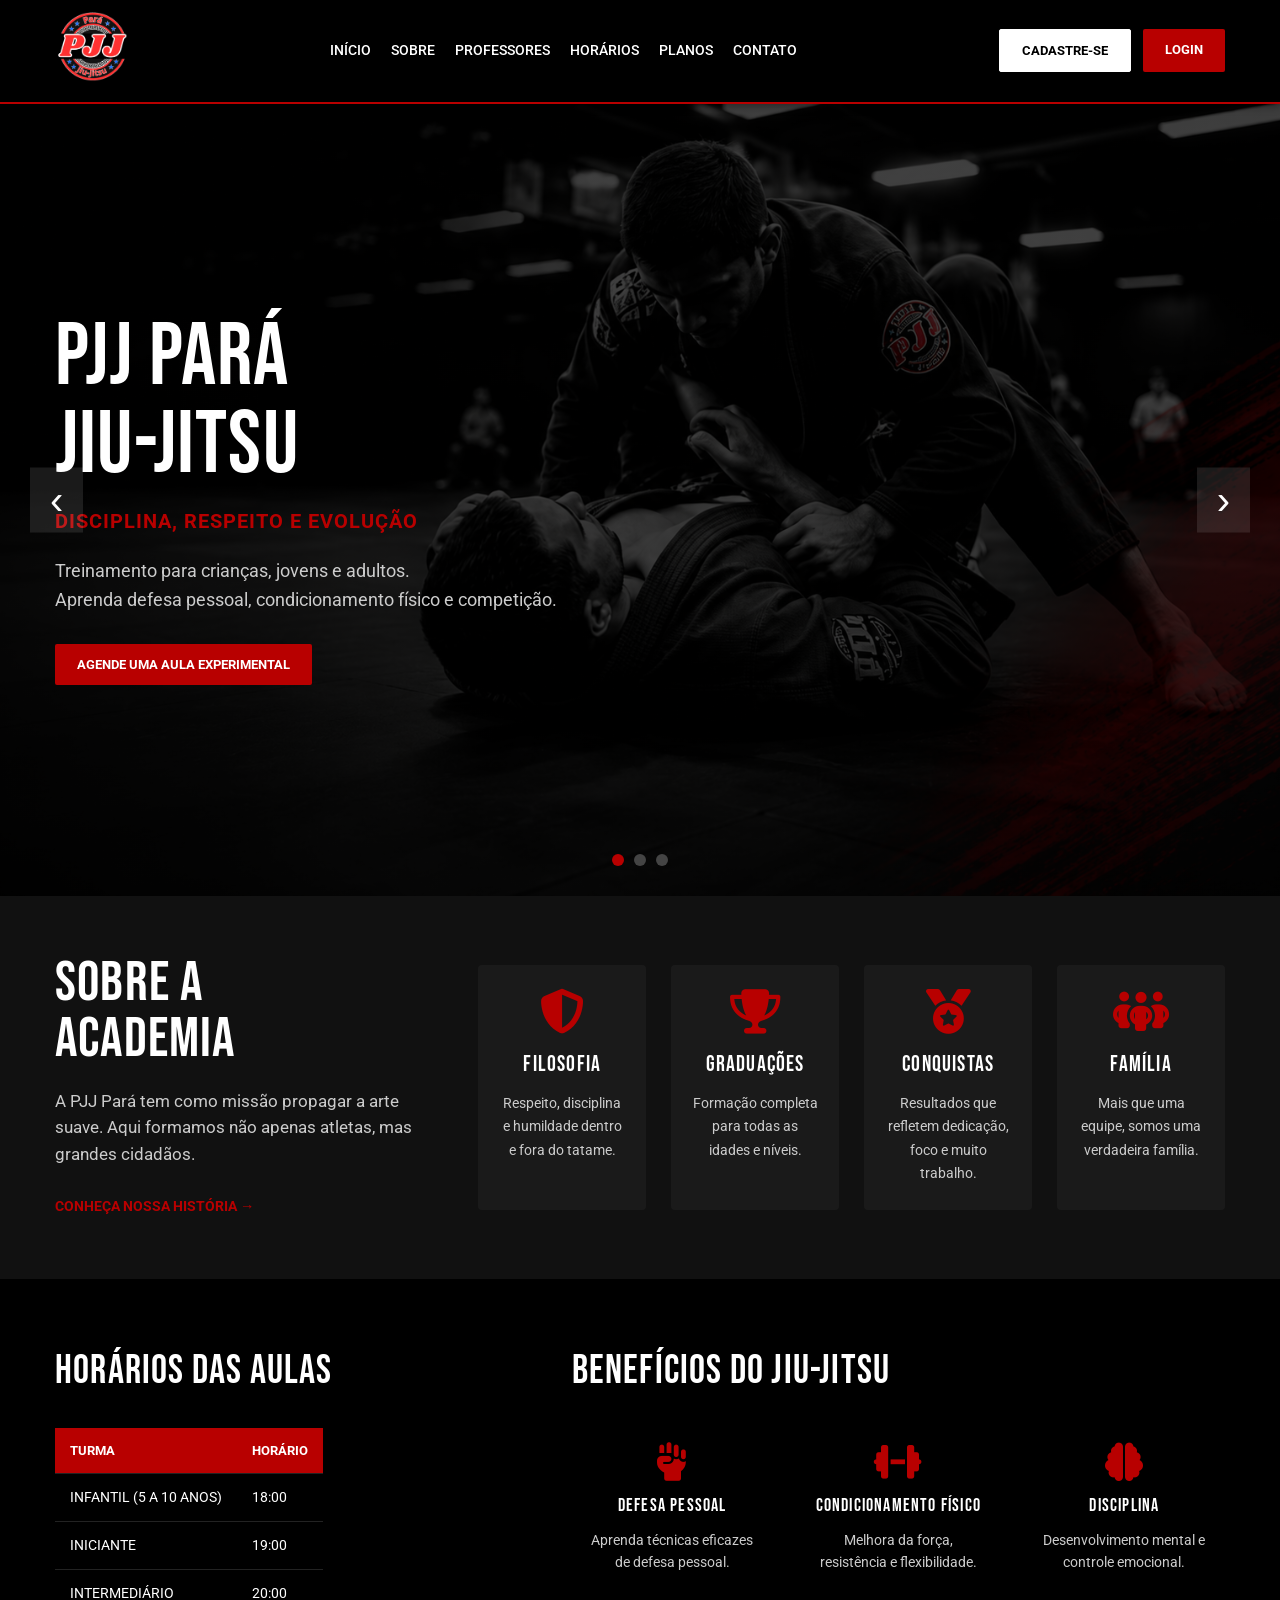
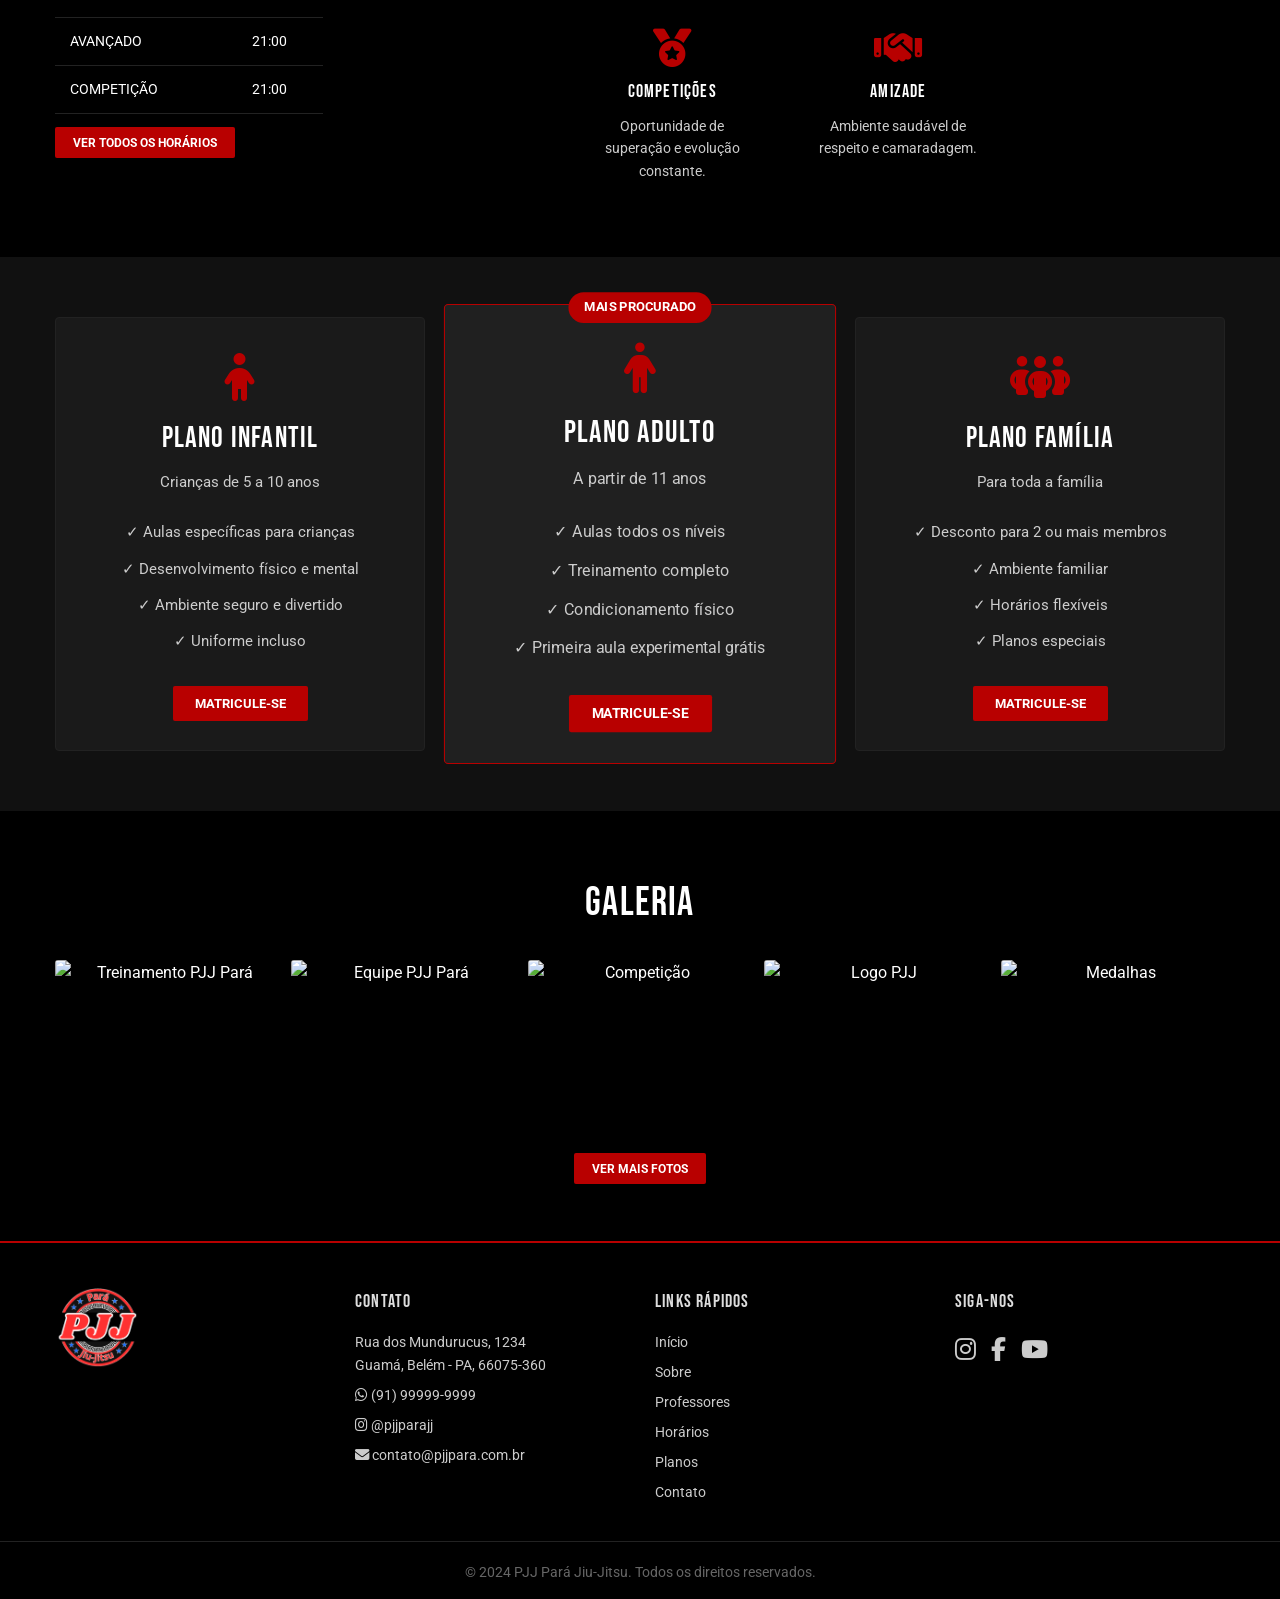
==== index.html @ b3d67d95 "Primeira versão completa do sistema PJJ" ====
<!DOCTYPE html>
<html lang="pt-BR">
<head>
    <meta charset="UTF-8">
    <!-- Mantém a tag original + garante responsividade -->
    <meta name="viewport" content="width=device-width, initial-scale=1.0">
    <title>PJJ Pará Jiu-Jitsu</title>
    <!-- ✅ Caminho correto para o CSS: dentro da pasta css/ -->
    <link rel="stylesheet" href="css/estilo.css">
    <link rel="stylesheet" href="https://cdnjs.cloudflare.com/ajax/libs/font-awesome/6.4.0/css/all.min.css">

    <!-- AQUI SÓ AS REGRAS ADICIONAIS DE RESPONSIVIDADE, SEM ALTERAR O RESTO -->
    <style>
        /* Garante que elementos não ultrapassem a tela */
        * {
            box-sizing: border-box;
        }

        /* Ajusta container para não ficar grudado nas bordas em telas pequenas */
        .container {
            width: 100%;
            max-width: 1200px;
            margin: 0 auto;
            padding-left: 15px;
            padding-right: 15px;
        }

        /* Tabela de horários com rolagem horizontal se necessário */
        .tabela-horarios {
            width: 100%;
            display: block;
            overflow-x: auto;
        }

        /* Ajustes apenas para telas menores, sem mudar a versão de computador */
        @media (max-width: 768px) {
            .cabecalho {
                flex-wrap: wrap;
                gap: 12px;
                justify-content: center;
                text-align: center;
            }

            .menu {
                gap: 15px;
                flex-wrap: wrap;
                justify-content: center;
            }

            .botoes-cabecalho {
                margin-top: 8px;
                justify-content: center;
                width: 100%;
            }

            .diferenciais, .grade-beneficios, .planos .container {
                grid-template-columns: repeat(auto-fit, minmax(220px, 1fr));
                gap: 18px;
            }

            .texto-banner h1 {
                font-size: 2.2rem;
            }

            .fotos-galeria {
                grid-template-columns: repeat(auto-fit, minmax(140px, 1fr));
            }

            .rodape .container {
                grid-template-columns: repeat(auto-fit, minmax(200px, 1fr));
                gap: 25px;
            }
        }

        @media (max-width: 480px) {
            .menu a {
                font-size: 0.88rem;
            }

            .btn-branco, .btn-vermelho {
                padding: 9px 16px;
                font-size: 0.9rem;
            }

            .texto-banner h1 {
                font-size: 1.8rem;
            }
        }
    </style>
</head>
<body>

<!-- Cabeçalho COM LINKS CORRETOS - FORMATO ORIGINAL MANTIDO -->
<header class="cabecalho">
    <div class="container">
        <div class="logo">
            <!-- ✅ Caminho correto para imagem: dentro da pasta imagens/ -->
            <img src="imagens/logopjj.png" alt="PJJ Pará Jiu-Jitsu">
        </div>
        <nav class="menu">
            <a href="#inicio">INÍCIO</a>
            <a href="#sobre">SOBRE</a>
            <a href="#professores">PROFESSORES</a>
            <a href="#horarios">HORÁRIOS</a>
            <a href="#planos">PLANOS</a>
            <a href="#contato">CONTATO</a>
        </nav>
        <div class="botoes-cabecalho">
            <a href="cadastro.html" class="btn-branco">CADASTRE-SE</a>
            <a href="login.html" class="btn-vermelho">LOGIN</a>
        </div>
    </div>
</header>

<!-- Banner Principal -->
<section class="banner" id="inicio">
    <div class="container">
        <div class="texto-banner">
            <h1>PJJ PARÁ<br>JIU-JITSU</h1>
            <p class="subtitulo">DISCIPLINA, RESPEITO E EVOLUÇÃO</p>
            <p class="descricao">Treinamento para crianças, jovens e adultos.<br>Aprenda defesa pessoal, condicionamento físico e competição.</p>
            <div class="botoes-banner">
                <a href="https://wa.me/5591999999999" target="_blank" class="btn-vermelho">AGENDE UMA AULA EXPERIMENTAL</a>
            </div>
        </div>
        <div class="navegacao-banner">
            <span class="bolinha ativa"></span>
            <span class="bolinha"></span>
            <span class="bolinha"></span>
        </div>
    </div>
    <div class="setas">
        <button class="seta esquerda">&#8249;</button>
        <button class="seta direita">&#8250;</button>
    </div>
</section>

<!-- Sobre a Academia -->
<section class="secao sobre" id="sobre">
    <div class="container">
        <div class="texto-sobre">
            <h2>SOBRE A<br>ACADEMIA</h2>
            <p>A PJJ Pará tem como missão propagar a arte suave. Aqui formamos não apenas atletas, mas grandes cidadãos.</p>
            <a href="#historia" class="link-sobre">CONHEÇA NOSSA HISTÓRIA →</a>
        </div>
        <div class="diferenciais">
            <div class="card-diferencial">
                <i class="fa-solid fa-shield-halved"></i>
                <h3>FILOSOFIA</h3>
                <p>Respeito, disciplina e humildade dentro e fora do tatame.</p>
            </div>
            <div class="card-diferencial">
                <i class="fa-solid fa-trophy"></i>
                <h3>GRADUAÇÕES</h3>
                <p>Formação completa para todas as idades e níveis.</p>
            </div>
            <div class="card-diferencial">
                <i class="fa-solid fa-medal"></i>
                <h3>CONQUISTAS</h3>
                <p>Resultados que refletem dedicação, foco e muito trabalho.</p>
            </div>
            <div class="card-diferencial">
                <i class="fa-solid fa-people-group"></i>
                <h3>FAMÍLIA</h3>
                <p>Mais que uma equipe, somos uma verdadeira família.</p>
            </div>
        </div>
    </div>
</section>

<!-- Horários e Benefícios -->
<section class="secao horarios-beneficios">
    <div class="container">
        <div class="bloco-horarios">
            <h2>HORÁRIOS DAS AULAS</h2>
            <table class="tabela-horarios">
                <thead>
                    <tr>
                        <th>TURMA</th>
                        <th>HORÁRIO</th>
                    </tr>
                </thead>
                <tbody>
                    <tr><td>INFANTIL (5 A 10 ANOS)</td><td>18:00</td></tr>
                    <tr><td>INICIANTE</td><td>19:00</td></tr>
                    <tr><td>INTERMEDIÁRIO</td><td>20:00</td></tr>
                    <tr><td>AVANÇADO</td><td>21:00</td></tr>
                    <tr><td>COMPETIÇÃO</td><td>21:00</td></tr>
                </tbody>
            </table>
            <a href="#todos-horarios" class="btn-vermelho pequeno">VER TODOS OS HORÁRIOS</a>
        </div>

        <div class="bloco-beneficios">
            <h2>BENEFÍCIOS DO JIU-JITSU</h2>
            <div class="grade-beneficios">
                <div class="card-beneficio">
                    <i class="fa-solid fa-hand-fist"></i>
                    <h4>DEFESA PESSOAL</h4>
                    <p>Aprenda técnicas eficazes de defesa pessoal.</p>
                </div>
                <div class="card-beneficio">
                    <i class="fa-solid fa-dumbbell"></i>
                    <h4>CONDICIONAMENTO FÍSICO</h4>
                    <p>Melhora da força, resistência e flexibilidade.</p>
                </div>
                <div class="card-beneficio">
                    <i class="fa-solid fa-brain"></i>
                    <h4>DISCIPLINA</h4>
                    <p>Desenvolvimento mental e controle emocional.</p>
                </div>
                <div class="card-beneficio">
                    <i class="fa-solid fa-medal"></i>
                    <h4>COMPETIÇÕES</h4>
                    <p>Oportunidade de superação e evolução constante.</p>
                </div>
                <div class="card-beneficio">
                    <i class="fa-solid fa-handshake"></i>
                    <h4>AMIZADE</h4>
                    <p>Ambiente saudável de respeito e camaradagem.</p>
                </div>
            </div>
        </div>
    </div>
</section>

<!-- Planos -->
<section class="secao planos" id="planos">
    <div class="container">
        <div class="card-plano">
            <i class="fa-solid fa-child"></i>
            <h3>PLANO INFANTIL</h3>
            <p>Crianças de 5 a 10 anos</p>
            <ul>
                <li>✓ Aulas específicas para crianças</li>
                <li>✓ Desenvolvimento físico e mental</li>
                <li>✓ Ambiente seguro e divertido</li>
                <li>✓ Uniforme incluso</li>
            </ul>
            <a href="cadastro.html" class="btn-vermelho">MATRICULE-SE</a>
        </div>

        <div class="card-plano destaque">
            <span class="etiqueta">MAIS PROCURADO</span>
            <i class="fa-solid fa-person"></i>
            <h3>PLANO ADULTO</h3>
            <p>A partir de 11 anos</p>
            <ul>
                <li>✓ Aulas todos os níveis</li>
                <li>✓ Treinamento completo</li>
                <li>✓ Condicionamento físico</li>
                <li>✓ Primeira aula experimental grátis</li>
            </ul>
            <a href="cadastro.html" class="btn-vermelho">MATRICULE-SE</a>
        </div>

        <div class="card-plano">
            <i class="fa-solid fa-people-group"></i>
            <h3>PLANO FAMÍLIA</h3>
            <p>Para toda a família</p>
            <ul>
                <li>✓ Desconto para 2 ou mais membros</li>
                <li>✓ Ambiente familiar</li>
                <li>✓ Horários flexíveis</li>
                <li>✓ Planos especiais</li>
            </ul>
            <a href="cadastro.html" class="btn-vermelho">MATRICULE-SE</a>
        </div>
    </div>
</section>

<!-- Galeria -->
<section class="secao galeria">
    <div class="container">
        <h2>GALERIA</h2>
        <div class="fotos-galeria">
            <!-- ✅ Caminho correto das imagens da galeria -->
            <img src="imagens/galeria1.jpg" alt="Treinamento PJJ Pará">
            <img src="imagens/galeria2.jpg" alt="Equipe PJJ Pará">
            <img src="imagens/galeria3.jpg" alt="Competição">
            <img src="imagens/galeria4.jpg" alt="Logo PJJ">
            <img src="imagens/galeria5.jpg" alt="Medalhas">
        </div>
        <a href="#mais-fotos" class="btn-vermelho pequeno">VER MAIS FOTOS</a>
    </div>
</section>

<!-- Rodapé -->
<footer class="rodape" id="contato">
    <div class="container">
        <div class="logo-rodape">
            <!-- ✅ Caminho correto da logo no rodapé -->
            <img src="imagens/logopjj.png" alt="PJJ Pará Jiu-Jitsu">
        </div>

        <div class="coluna-rodape">
            <h4>CONTATO</h4>
            <p>Rua dos Mundurucus, 1234<br>Guamá, Belém - PA, 66075-360</p>
            <p><i class="fa-brands fa-whatsapp"></i> (91) 99999-9999</p>
            <p><i class="fa-brands fa-instagram"></i> @pjjparajj</p>
            <p><i class="fa-solid fa-envelope"></i> contato@pjjpara.com.br</p>
        </div>

        <div class="coluna-rodape">
            <h4>LINKS RÁPIDOS</h4>
            <a href="#inicio">Início</a>
            <a href="#sobre">Sobre</a>
            <a href="#professores">Professores</a>
            <a href="#horarios">Horários</a>
            <a href="#planos">Planos</a>
            <a href="#contato">Contato</a>
        </div>

        <div class="coluna-rodape">
            <h4>SIGA-NOS</h4>
            <div class="redes">
                <a href="#"><i class="fa-brands fa-instagram"></i></a>
                <a href="#"><i class="fa-brands fa-facebook-f"></i></a>
                <a href="#"><i class="fa-brands fa-youtube"></i></a>
            </div>
        </div>
    </div>
    <div class="copyright">
        <p>© 2024 PJJ Pará Jiu-Jitsu. Todos os direitos reservados.</p>
    </div>
</footer>

<!-- ✅ Caminho correto para o JavaScript: dentro da pasta js/ -->
<script src="js/script.js"></script>
</body>
</html>
---- css/estilo.css ----
@import url('https://fonts.googleapis.com/css2?family=Bebas+Neue&family=Roboto:wght@400;500;700;900&display=swap');

* {
    margin: 0;
    padding: 0;
    box-sizing: border-box;
}

body {
    background-color: #000000;
    color: #ffffff;
    font-family: 'Roboto', sans-serif;
    line-height: 1.6;
}

h1, h2, h3, h4 {
    font-family: 'Bebas Neue', sans-serif;
    font-weight: normal;
    letter-spacing: 1.2px;
}

.container {
    width: 92%;
    max-width: 1280px;
    margin: 0 auto;
}

:root {
    --vermelho-principal: #b80000;
    --vermelho-escuro: #900000;
    --preto: #000000;
    --cinza-escuro: #111111;
    --cinza-medio: #1a1a1a;
    --branco: #ffffff;
    --texto-cinza: #cccccc;
}

/* Cabeçalho */
.cabecalho {
    background-color: var(--preto);
    padding: 12px 0;
    position: sticky;
    top: 0;
    z-index: 999;
    border-bottom: 2px solid var(--vermelho-principal);
    box-shadow: 0 2px 8px rgba(0,0,0,0.4);
}

.cabecalho .container {
    display: flex;
    align-items: center;
    justify-content: space-between;
    flex-wrap: wrap;
    gap: 15px;
}

.logo img {
    height: 70px;
    object-fit: contain;
}

.menu {
    display: flex;
    gap: 20px;
    flex-wrap: wrap;
}

.menu a {
    color: var(--branco);
    text-decoration: none;
    font-size: 0.85rem;
    font-weight: 500;
    text-transform: uppercase;
    transition: color 0.3s ease;
}

.menu a:hover {
    color: var(--vermelho-principal);
}

/* Estilos dos botões do cabeçalho */
.botoes-cabecalho {
    display: flex;
    gap: 12px;
}

.btn-vermelho {
    background-color: var(--vermelho-principal);
    color: var(--branco);
    padding: 10px 22px;
    border-radius: 2px;
    text-decoration: none;
    font-weight: 700;
    text-transform: uppercase;
    font-size: 0.82rem;
    transition: background 0.3s ease;
    border: none;
    cursor: pointer;
}

.btn-vermelho:hover {
    background-color: var(--vermelho-escuro);
}

.btn-branco {
    background-color: var(--branco);
    color: var(--preto);
    padding: 10px 22px;
    border-radius: 2px;
    text-decoration: none;
    font-weight: 700;
    text-transform: uppercase;
    font-size: 0.82rem;
    transition: background 0.3s ease;
    border: 1px solid var(--branco);
}

.btn-branco:hover {
    background-color: #e0e0e0;
}

.btn-vermelho.pequeno {
    padding: 8px 18px;
    font-size: 0.78rem;
    margin-top: 15px;
}

/* Banner - COM CAMINHO CORRETO PARA A CAPA */
.banner {
    height: 88vh;
    background: linear-gradient(rgba(0, 0, 0, 0.75), rgba(0, 0, 0, 0.75)), url('../imagens/capactpjj.png');
    background-size: cover;
    background-position: center;
    position: relative;
    display: flex;
    align-items: center;
}

.texto-banner h1 {
    font-size: 5.5rem;
    line-height: 1;
    margin-bottom: 15px;
    color: var(--branco);
}

.subtitulo {
    color: var(--vermelho-principal);
    font-weight: 700;
    font-size: 1.25rem;
    margin-bottom: 20px;
    text-transform: uppercase;
    letter-spacing: 1px;
}

.descricao {
    font-size: 1.1rem;
    max-width: 600px;
    margin-bottom: 30px;
    color: var(--texto-cinza);
}

/* Ajuste para ficar só um botão, centralizado ou alinhado */
.botoes-banner {
    display: flex;
}

.navegacao-banner {
    position: absolute;
    bottom: 30px;
    left: 50%;
    transform: translateX(-50%);
    display: flex;
    gap: 10px;
}

.bolinha {
    width: 12px;
    height: 12px;
    border-radius: 50%;
    background-color: #444;
    transition: background 0.3s;
}

.bolinha.ativa {
    background-color: var(--vermelho-principal);
}

.setas {
    position: absolute;
    width: 100%;
    top: 50%;
    transform: translateY(-50%);
    display: flex;
    justify-content: space-between;
    padding: 0 30px;
}

.seta {
    background-color: rgba(255, 255, 255, 0.1);
    border: none;
    color: var(--branco);
    font-size: 2.5rem;
    padding: 10px 20px;
    cursor: pointer;
    transition: background 0.3s;
}

.seta:hover {
    background-color: rgba(255, 255, 255, 0.2);
}

/* Seções Gerais */
.secao {
    padding: 60px 0;
}

.sobre {
    background-color: var(--cinza-escuro);
}

.sobre .container {
    display: grid;
    grid-template-columns: 1fr 2fr;
    gap: 50px;
    align-items: center;
}

.texto-sobre h2 {
    font-size: 3.5rem;
    margin-bottom: 20px;
    line-height: 1;
    color: var(--branco);
}

.texto-sobre p {
    margin-bottom: 25px;
    color: var(--texto-cinza);
    font-size: 1.05rem;
}

.link-sobre {
    color: var(--vermelho-principal);
    text-decoration: none;
    font-weight: 700;
    text-transform: uppercase;
    font-size: 0.9rem;
    transition: color 0.3s;
}

.link-sobre:hover {
    color: var(--vermelho-escuro);
}

.diferenciais {
    display: grid;
    grid-template-columns: repeat(4, 1fr);
    gap: 25px;
}

.card-diferencial {
    text-align: center;
    padding: 25px 20px;
    background-color: var(--cinza-medio);
    border-radius: 4px;
    transition: transform 0.3s ease;
}

.card-diferencial:hover {
    transform: translateY(-5px);
}

.card-diferencial i {
    font-size: 2.8rem;
    color: var(--vermelho-principal);
    margin-bottom: 12px;
}

.card-diferencial h3 {
    font-size: 1.4rem;
    margin-bottom: 10px;
}

.card-diferencial p {
    font-size: 0.9rem;
    color: var(--texto-cinza);
}

/* Horários + Benefícios */
.horarios-beneficios {
    background-color: var(--preto);
}

.horarios-beneficios .container {
    display: grid;
    grid-template-columns: 1fr 1.4fr;
    gap: 50px;
}

h2 {
    font-size: 2.5rem;
    margin-bottom: 25px;
    text-transform: uppercase;
    color: var(--branco);
}

.tabela-horarios {
    width: 100%;
    border-collapse: collapse;
    margin-bottom: 15px;
}

.tabela-horarios th,
.tabela-horarios td {
    padding: 12px 15px;
    text-align: left;
    border-bottom: 1px solid #222;
    font-size: 0.9rem;
}

.tabela-horarios th {
    background-color: var(--vermelho-principal);
    text-transform: uppercase;
    font-size: 0.82rem;
}

.tabela-horarios tr:hover {
    background-color: var(--cinza-medio);
}

.grade-beneficios {
    display: grid;
    grid-template-columns: repeat(3, 1fr);
    gap: 25px;
}

.card-beneficio {
    text-align: center;
    padding: 15px;
}

.card-beneficio i {
    font-size: 2.4rem;
    color: var(--vermelho-principal);
    margin-bottom: 10px;
}

.card-beneficio h4 {
    font-size: 1.15rem;
    margin-bottom: 8px;
}

.card-beneficio p {
    font-size: 0.88rem;
    color: var(--texto-cinza);
}

/* Planos */
.planos {
    background-color: var(--cinza-escuro);
}

.planos .container {
    display: grid;
    grid-template-columns: repeat(3, 1fr);
    gap: 30px;
}

.card-plano {
    background-color: var(--cinza-medio);
    padding: 35px 25px;
    border-radius: 4px;
    text-align: center;
    position: relative;
    border: 1px solid #222;
    transition: transform 0.3s ease;
}

.card-plano:hover {
    transform: translateY(-5px);
}

.card-plano.destaque {
    transform: scale(1.06);
    border-color: var(--vermelho-principal);
    background-color: #202020;
}

.etiqueta {
    position: absolute;
    top: -12px;
    left: 50%;
    transform: translateX(-50%);
    background-color: var(--vermelho-principal);
    color: var(--branco);
    padding: 5px 15px;
    font-size: 0.75rem;
    font-weight: 700;
    border-radius: 15px;
    text-transform: uppercase;
}

.card-plano i {
    font-size: 3rem;
    color: var(--vermelho-principal);
    margin-bottom: 15px;
}

.card-plano h3 {
    font-size: 1.8rem;
    margin-bottom: 8px;
}

.card-plano p {
    color: var(--texto-cinza);
    margin-bottom: 20px;
    font-size: 0.95rem;
}

.card-plano ul {
    list-style: none;
    margin-bottom: 30px;
}

.card-plano li {
    padding: 6px 0;
    font-size: 0.95rem;
    color: var(--texto-cinza);
}

/* Galeria */
.galeria {
    text-align: center;
    background-color: var(--preto);
}

.fotos-galeria {
    display: grid;
    grid-template-columns: repeat(5, 1fr);
    gap: 12px;
    margin-bottom: 25px;
}

.fotos-galeria img {
    width: 100%;
    height: 170px;
    object-fit: cover;
    border-radius: 3px;
    transition: opacity 0.3s;
}

.fotos-galeria img:hover {
    opacity: 0.85;
}

/* Rodapé */
.rodape {
    background-color: var(--preto);
    padding: 45px 0 15px;
    border-top: 2px solid var(--vermelho-principal);
}

.rodape .container {
    display: grid;
    grid-template-columns: 1fr 1fr 1fr 1fr;
    gap: 30px;
    margin-bottom: 30px;
}

.logo-rodape img {
    height: 80px;
    object-fit: contain;
}

.coluna-rodape h4 {
    font-size: 1.1rem;
    margin-bottom: 15px;
    text-transform: uppercase;
    color: #ddd;
}

.coluna-rodape p,
.coluna-rodape a {
    font-size: 0.9rem;
    color: var(--texto-cinza);
    text-decoration: none;
    margin-bottom: 7px;
    display: block;
    transition: color 0.3s;
}

.coluna-rodape a:hover {
    color: var(--vermelho-principal);
}

.redes {
    display: flex;
    gap: 15px;
}

.redes a {
    font-size: 1.5rem;
}

.copyright {
    text-align: center;
    padding-top: 20px;
    border-top: 1px solid #222;
    color: #666;
    font-size: 0.85rem;
}

/* Responsivo */
@media (max-width: 992px) {
    .cabecalho .container,
    .sobre .container,
    .horarios-beneficios .container,
    .planos .container,
    .rodape .container {
        grid-template-columns: 1fr;
    }

    .diferenciais,
    .grade-beneficios,
    .fotos-galeria {
        grid-template-columns: repeat(2, 1fr);
    }

    .texto-banner h1 {
        font-size: 4rem;
    }

    .botoes-cabecalho {
        margin: 0 auto;
    }
}

@media (max-width: 580px) {
    .diferenciais,
    .grade-beneficios,
    .fotos-galeria {
        grid-template-columns: 1fr;
    }

    .menu {
        gap: 12px;
        justify-content: center;
    }

    .texto-banner h1 {
        font-size: 3rem;
    }

    .botoes-cabecalho {
        width: 100%;
        justify-content: center;
    }
}
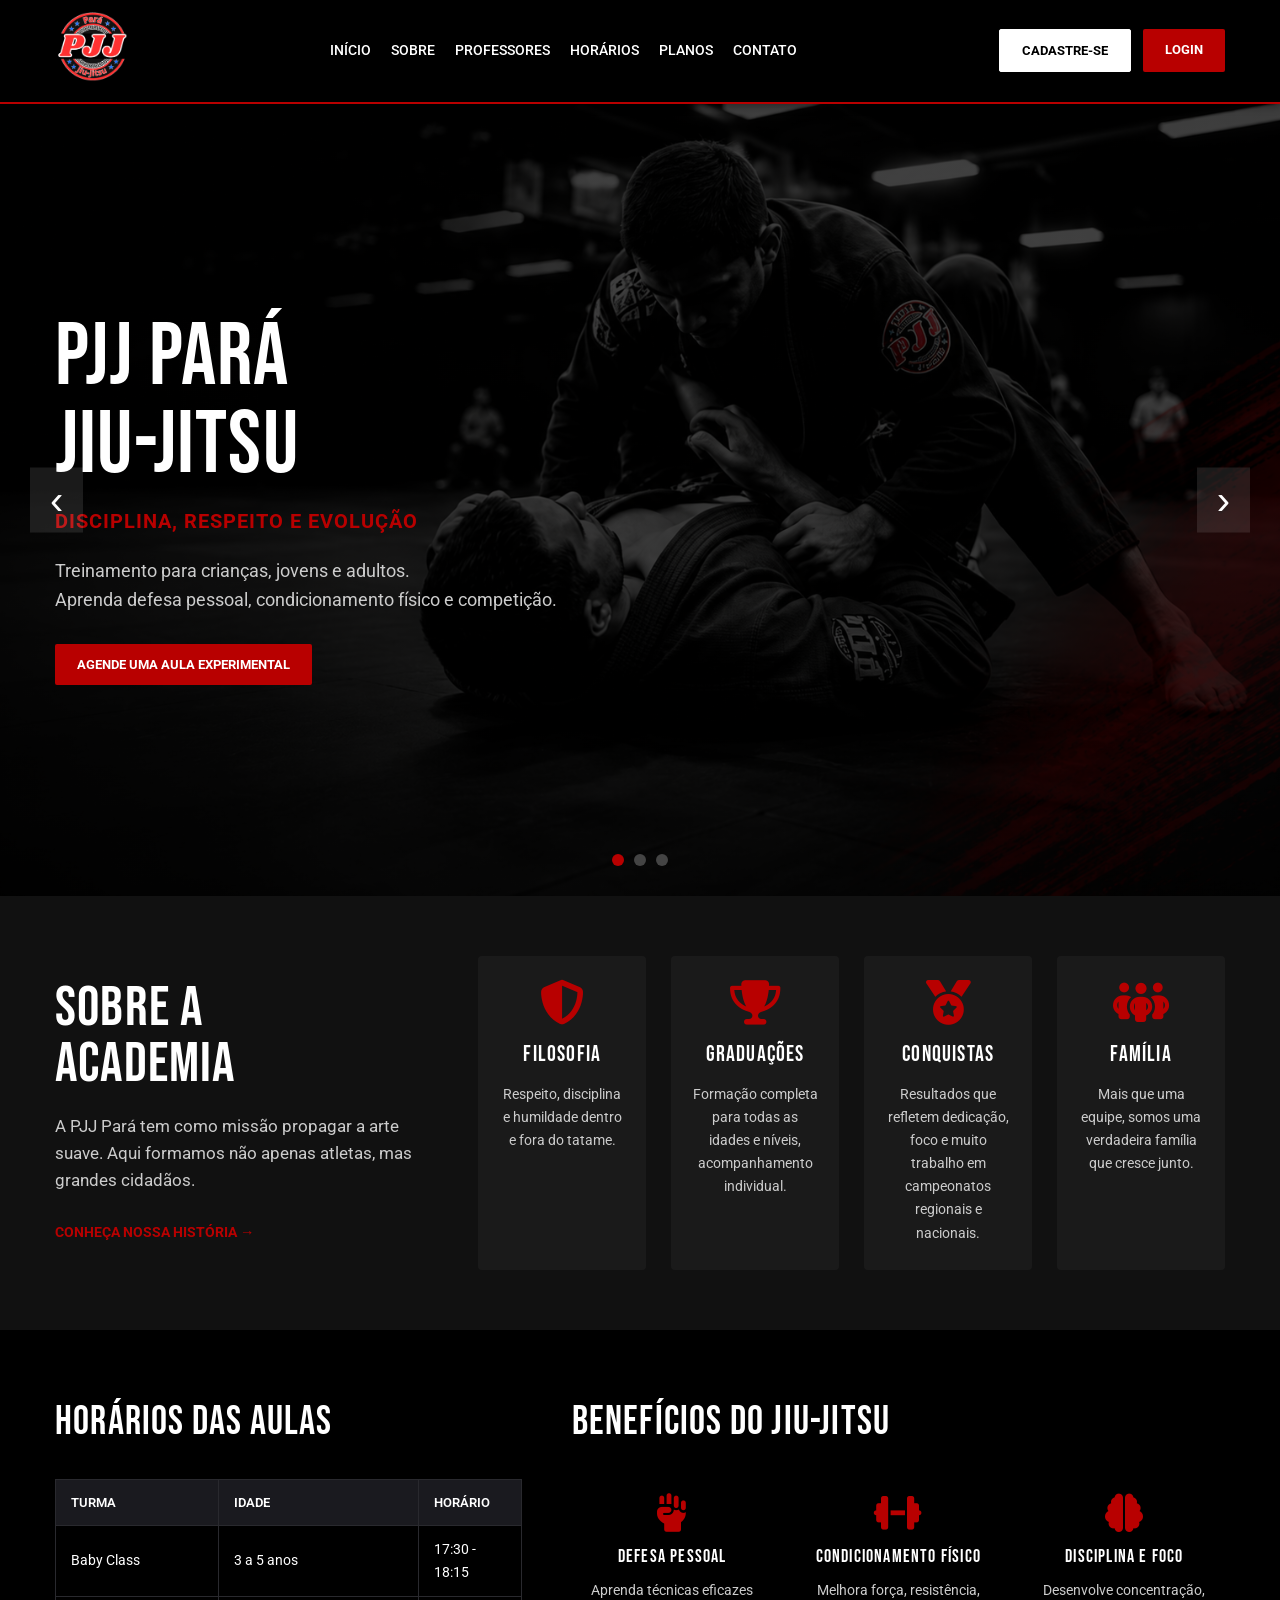
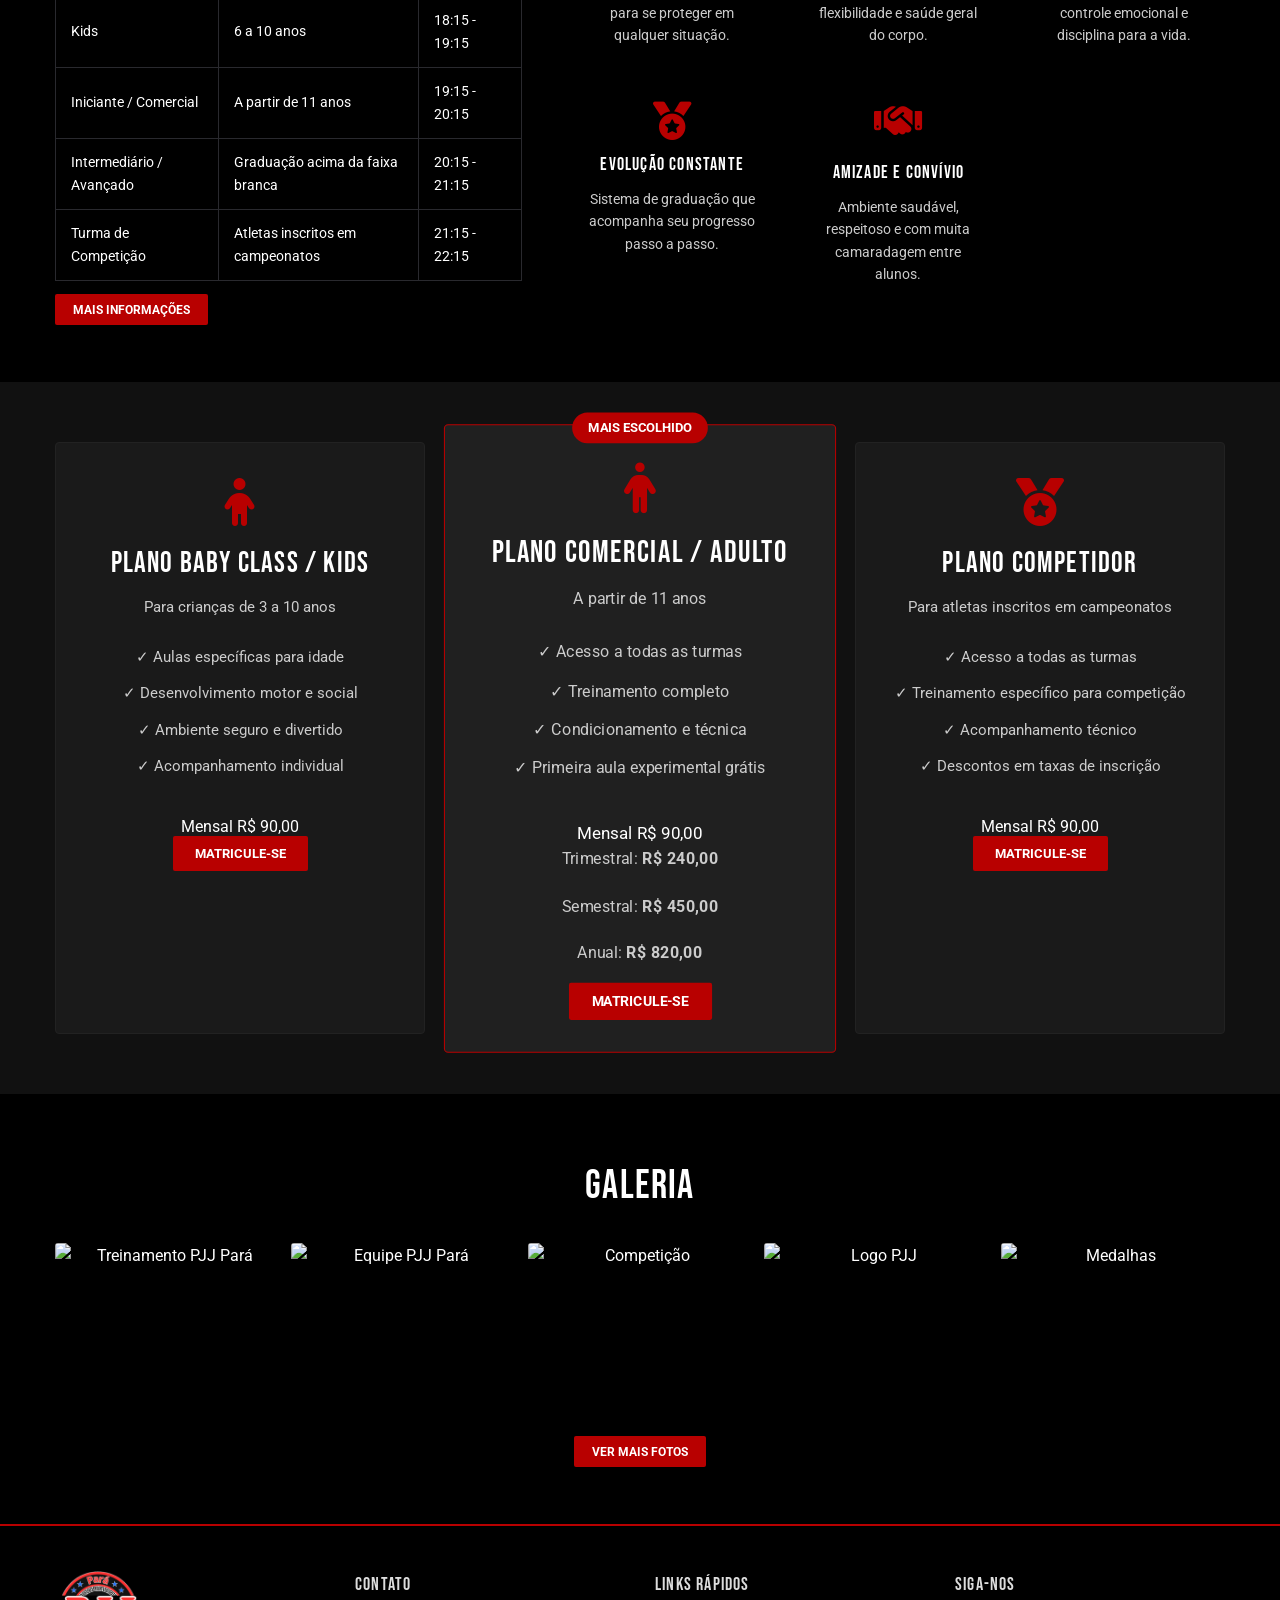
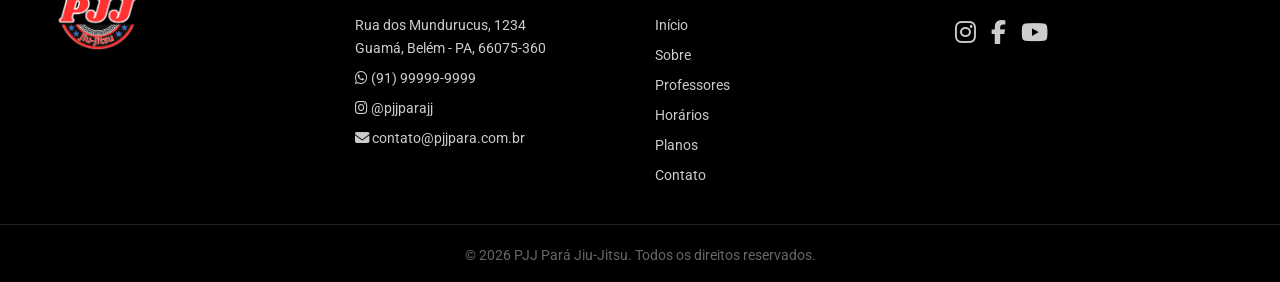
==== commit 3b0f9f87: "Atualiza página inicial: ajusta horários das turmas e valores dos planos" ====
--- a/index.html
+++ b/index.html
@@ -30,6 +30,21 @@
             width: 100%;
             display: block;
             overflow-x: auto;
+            margin-top: 15px;
+            border-collapse: collapse;
+        }
+
+        .tabela-horarios th,
+        .tabela-horarios td {
+            padding: 12px 15px;
+            border: 1px solid #29292E;
+            text-align: left;
+        }
+
+        .tabela-horarios th {
+            background-color: #1A1A1F;
+            color: #FFFFFF;
+            font-weight: 600;
         }
 
         /* Ajustes apenas para telas menores, sem mudar a versão de computador */
@@ -152,24 +167,24 @@
             <div class="card-diferencial">
                 <i class="fa-solid fa-trophy"></i>
                 <h3>GRADUAÇÕES</h3>
-                <p>Formação completa para todas as idades e níveis.</p>
+                <p>Formação completa para todas as idades e níveis, acompanhamento individual.</p>
             </div>
             <div class="card-diferencial">
                 <i class="fa-solid fa-medal"></i>
                 <h3>CONQUISTAS</h3>
-                <p>Resultados que refletem dedicação, foco e muito trabalho.</p>
+                <p>Resultados que refletem dedicação, foco e muito trabalho em campeonatos regionais e nacionais.</p>
             </div>
             <div class="card-diferencial">
                 <i class="fa-solid fa-people-group"></i>
                 <h3>FAMÍLIA</h3>
-                <p>Mais que uma equipe, somos uma verdadeira família.</p>
+                <p>Mais que uma equipe, somos uma verdadeira família que cresce junto.</p>
             </div>
         </div>
     </div>
 </section>
 
 <!-- Horários e Benefícios -->
-<section class="secao horarios-beneficios">
+<section class="secao horarios-beneficios" id="horarios">
     <div class="container">
         <div class="bloco-horarios">
             <h2>HORÁRIOS DAS AULAS</h2>
@@ -177,18 +192,39 @@
                 <thead>
                     <tr>
                         <th>TURMA</th>
+                        <th>IDADE</th>
                         <th>HORÁRIO</th>
                     </tr>
                 </thead>
                 <tbody>
-                    <tr><td>INFANTIL (5 A 10 ANOS)</td><td>18:00</td></tr>
-                    <tr><td>INICIANTE</td><td>19:00</td></tr>
-                    <tr><td>INTERMEDIÁRIO</td><td>20:00</td></tr>
-                    <tr><td>AVANÇADO</td><td>21:00</td></tr>
-                    <tr><td>COMPETIÇÃO</td><td>21:00</td></tr>
+                    <tr>
+                        <td>Baby Class</td>
+                        <td>3 a 5 anos</td>
+                        <td>17:30 - 18:15</td>
+                    </tr>
+                    <tr>
+                        <td>Kids</td>
+                        <td>6 a 10 anos</td>
+                        <td>18:15 - 19:15</td>
+                    </tr>
+                    <tr>
+                        <td>Iniciante / Comercial</td>
+                        <td>A partir de 11 anos</td>
+                        <td>19:15 - 20:15</td>
+                    </tr>
+                    <tr>
+                        <td>Intermediário / Avançado</td>
+                        <td>Graduação acima da faixa branca</td>
+                        <td>20:15 - 21:15</td>
+                    </tr>
+                    <tr>
+                        <td>Turma de Competição</td>
+                        <td>Atletas inscritos em campeonatos</td>
+                        <td>21:15 - 22:15</td>
+                    </tr>
                 </tbody>
             </table>
-            <a href="#todos-horarios" class="btn-vermelho pequeno">VER TODOS OS HORÁRIOS</a>
+            <a href="https://wa.me/5591999999999" target="_blank" class="btn-vermelho pequeno">MAIS INFORMAÇÕES</a>
         </div>
 
         <div class="bloco-beneficios">
@@ -197,27 +233,28 @@
                 <div class="card-beneficio">
                     <i class="fa-solid fa-hand-fist"></i>
                     <h4>DEFESA PESSOAL</h4>
-                    <p>Aprenda técnicas eficazes de defesa pessoal.</p>
+                    <p>Aprenda técnicas eficazes para se proteger em qualquer situação.</p>
                 </div>
                 <div class="card-beneficio">
                     <i class="fa-solid fa-dumbbell"></i>
                     <h4>CONDICIONAMENTO FÍSICO</h4>
-                    <p>Melhora da força, resistência e flexibilidade.</p>
+                    <p>Melhora força, resistência, flexibilidade e saúde geral do corpo.</p>
                 </div>
                 <div class="card-beneficio">
                     <i class="fa-solid fa-brain"></i>
-                    <h4>DISCIPLINA</h4>
-                    <p>Desenvolvimento mental e controle emocional.</p>
+                    <h4>DISCIPLINA E FOCO</h4>
+                    <p>Desenvolve concentração, controle emocional e disciplina para a vida.</p>
                 </div>
                 <div class="card-beneficio">
                     <i class="fa-solid fa-medal"></i>
-                    <h4>COMPETIÇÕES</h4>
-                    <p>Oportunidade de superação e evolução constante.</p>
+                    <h4>EVOLUÇÃO CONSTANTE</h4>
+                    <p>Sistema de graduação que acompanha seu progresso passo a passo.</p>
                 </div>
                 <div class="card-beneficio">
                     <i class="fa-solid fa-handshake"></i>
-                    <h4>AMIZADE</h4>
-                    <p>Ambiente saudável de respeito e camaradagem.</p>
+                    <h4>
+                    <h4>AMIZADE E CONVÍVIO</h4>
+                    <p>Ambiente saudável, respeitoso e com muita camaradagem entre alunos.</p>
                 </div>
             </div>
         </div>
@@ -229,41 +266,58 @@
     <div class="container">
         <div class="card-plano">
             <i class="fa-solid fa-child"></i>
-            <h3>PLANO INFANTIL</h3>
-            <p>Crianças de 5 a 10 anos</p>
+            <h3>PLANO BABY CLASS / KIDS</h3>
+            <p>Para crianças de 3 a 10 anos</p>
             <ul>
-                <li>✓ Aulas específicas para crianças</li>
-                <li>✓ Desenvolvimento físico e mental</li>
+                <li>✓ Aulas específicas para idade</li>
+                <li>✓ Desenvolvimento motor e social</li>
                 <li>✓ Ambiente seguro e divertido</li>
-                <li>✓ Uniforme incluso</li>
+                <li>✓ Acompanhamento individual</li>
             </ul>
+            <div class="valor-plano">
+                <span class="periodo">Mensal</span>
+                <span class="preco">R$ 90,00</span>
+            </div>
             <a href="cadastro.html" class="btn-vermelho">MATRICULE-SE</a>
         </div>
 
         <div class="card-plano destaque">
-            <span class="etiqueta">MAIS PROCURADO</span>
+            <span class="etiqueta">MAIS ESCOLHIDO</span>
             <i class="fa-solid fa-person"></i>
-            <h3>PLANO ADULTO</h3>
+            <h3>PLANO COMERCIAL / ADULTO</h3>
             <p>A partir de 11 anos</p>
             <ul>
-                <li>✓ Aulas todos os níveis</li>
+                <li>✓ Acesso a todas as turmas</li>
                 <li>✓ Treinamento completo</li>
-                <li>✓ Condicionamento físico</li>
+                <li>✓ Condicionamento e técnica</li>
                 <li>✓ Primeira aula experimental grátis</li>
             </ul>
+            <div class="valor-plano">
+                <span class="periodo">Mensal</span>
+                <span class="preco">R$ 90,00</span>
+            </div>
+            <div class="outros-valores">
+                <p>Trimestral: <strong>R$ 240,00</strong></p>
+                <p>Semestral: <strong>R$ 450,00</strong></p>
+                <p>Anual: <strong>R$ 820,00</strong></p>
+            </div>
             <a href="cadastro.html" class="btn-vermelho">MATRICULE-SE</a>
         </div>
 
         <div class="card-plano">
-            <i class="fa-solid fa-people-group"></i>
-            <h3>PLANO FAMÍLIA</h3>
-            <p>Para toda a família</p>
+            <i class="fa-solid fa-medal"></i>
+            <h3>PLANO COMPETIDOR</h3>
+            <p>Para atletas inscritos em campeonatos</p>
             <ul>
-                <li>✓ Desconto para 2 ou mais membros</li>
-                <li>✓ Ambiente familiar</li>
-                <li>✓ Horários flexíveis</li>
-                <li>✓ Planos especiais</li>
+                <li>✓ Acesso a todas as turmas</li>
+                <li>✓ Treinamento específico para competição</li>
+                <li>✓ Acompanhamento técnico</li>
+                <li>✓ Descontos em taxas de inscrição</li>
             </ul>
+            <div class="valor-plano">
+                <span class="periodo">Mensal</span>
+                <span class="preco">R$ 90,00</span>
+            </div>
             <a href="cadastro.html" class="btn-vermelho">MATRICULE-SE</a>
         </div>
     </div>
@@ -314,14 +368,14 @@
         <div class="coluna-rodape">
             <h4>SIGA-NOS</h4>
             <div class="redes">
-                <a href="#"><i class="fa-brands fa-instagram"></i></a>
-                <a href="#"><i class="fa-brands fa-facebook-f"></i></a>
-                <a href="#"><i class="fa-brands fa-youtube"></i></a>
+                <a href="#" target="_blank"><i class="fa-brands fa-instagram"></i></a>
+                <a href="#" target="_blank"><i class="fa-brands fa-facebook-f"></i></a>
+                <a href="#" target="_blank"><i class="fa-brands fa-youtube"></i></a>
             </div>
         </div>
     </div>
     <div class="copyright">
-        <p>© 2024 PJJ Pará Jiu-Jitsu. Todos os direitos reservados.</p>
+        <p>© 2026 PJJ Pará Jiu-Jitsu. Todos os direitos reservados.</p>
     </div>
 </footer>
 
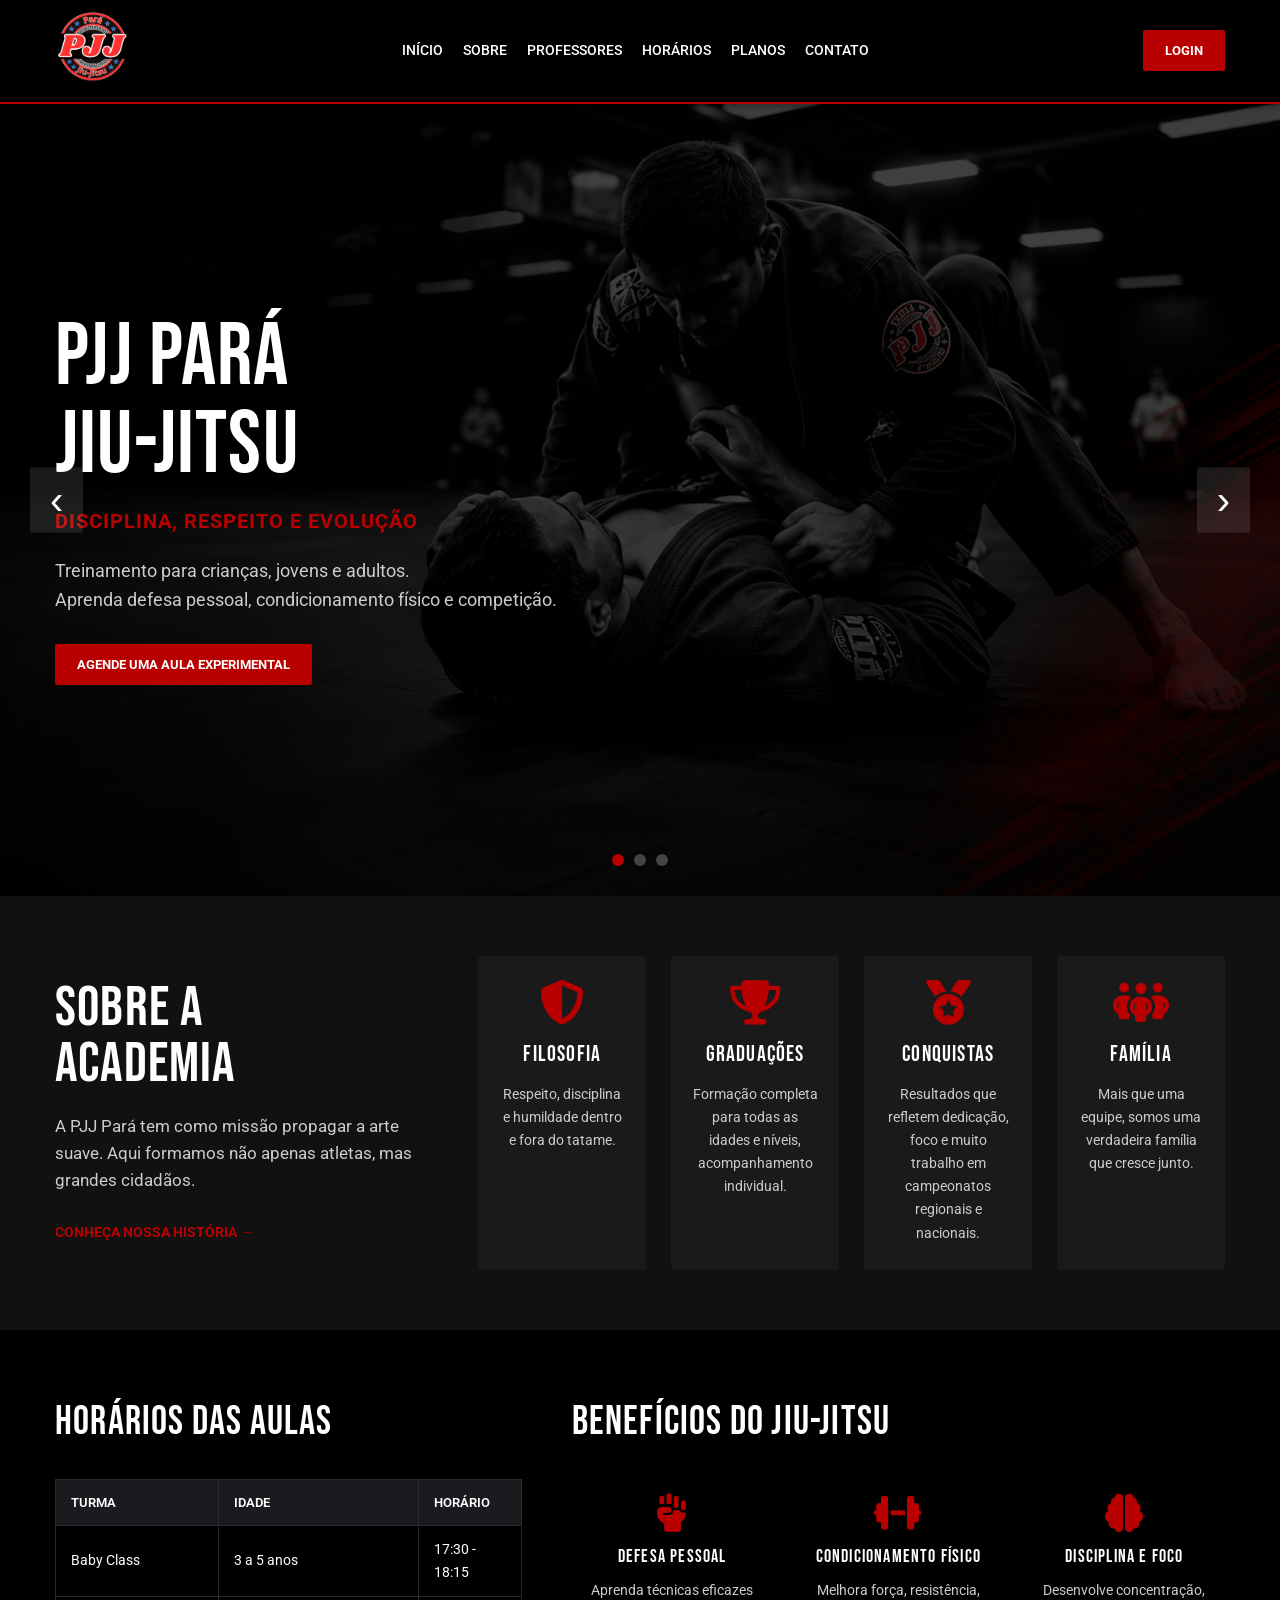
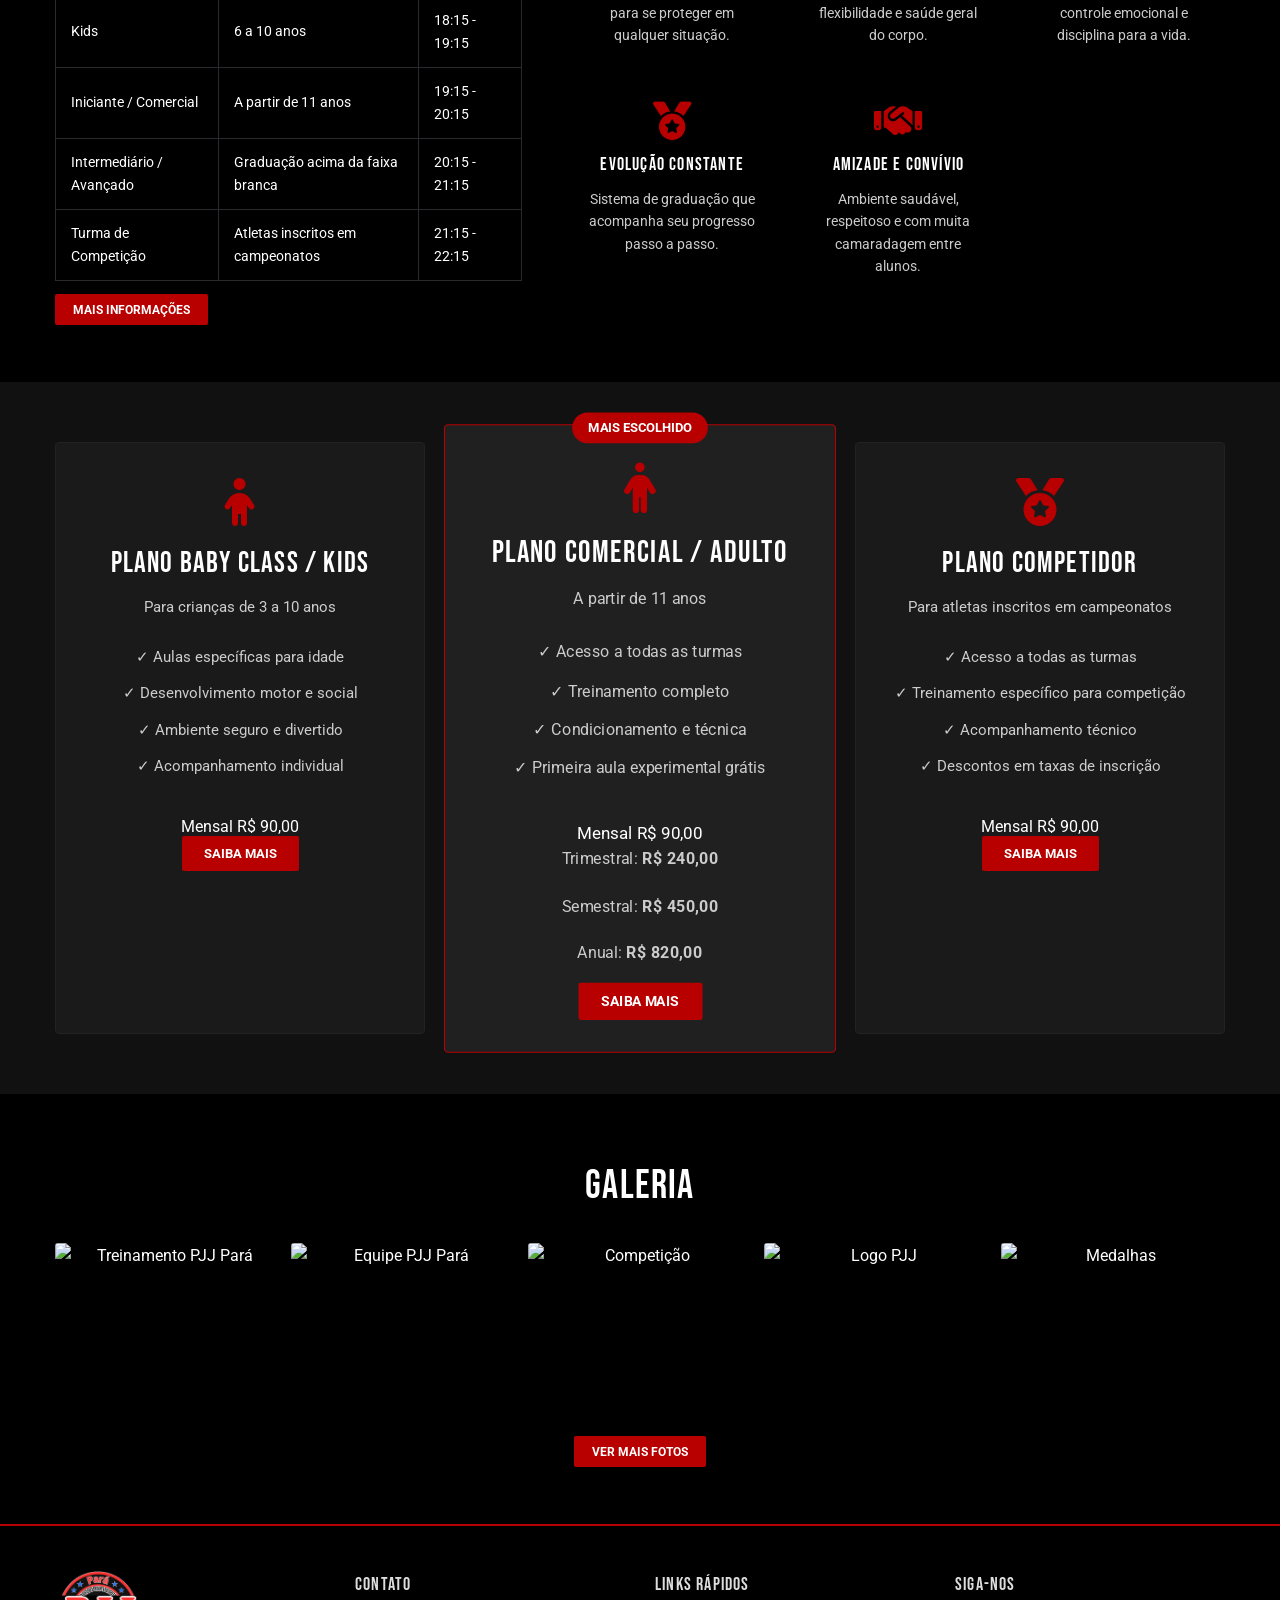
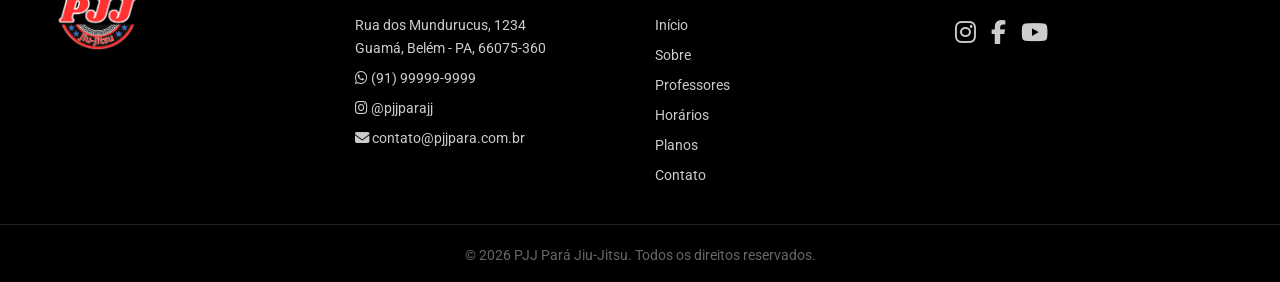
==== commit b63eaa0b: "Remove botão Cadastre-se, mantém apenas Login" ====
--- a/index.html
+++ b/index.html
@@ -2,21 +2,16 @@
 <html lang="pt-BR">
 <head>
     <meta charset="UTF-8">
-    <!-- Mantém a tag original + garante responsividade -->
     <meta name="viewport" content="width=device-width, initial-scale=1.0">
     <title>PJJ Pará Jiu-Jitsu</title>
-    <!-- ✅ Caminho correto para o CSS: dentro da pasta css/ -->
     <link rel="stylesheet" href="css/estilo.css">
     <link rel="stylesheet" href="https://cdnjs.cloudflare.com/ajax/libs/font-awesome/6.4.0/css/all.min.css">
 
-    <!-- AQUI SÓ AS REGRAS ADICIONAIS DE RESPONSIVIDADE, SEM ALTERAR O RESTO -->
     <style>
-        /* Garante que elementos não ultrapassem a tela */
         * {
             box-sizing: border-box;
         }
 
-        /* Ajusta container para não ficar grudado nas bordas em telas pequenas */
         .container {
             width: 100%;
             max-width: 1200px;
@@ -25,7 +20,6 @@
             padding-right: 15px;
         }
 
-        /* Tabela de horários com rolagem horizontal se necessário */
         .tabela-horarios {
             width: 100%;
             display: block;
@@ -47,7 +41,6 @@
             font-weight: 600;
         }
 
-        /* Ajustes apenas para telas menores, sem mudar a versão de computador */
         @media (max-width: 768px) {
             .cabecalho {
                 flex-wrap: wrap;
@@ -105,11 +98,9 @@
 </head>
 <body>
 
-<!-- Cabeçalho COM LINKS CORRETOS - FORMATO ORIGINAL MANTIDO -->
 <header class="cabecalho">
     <div class="container">
         <div class="logo">
-            <!-- ✅ Caminho correto para imagem: dentro da pasta imagens/ -->
             <img src="imagens/logopjj.png" alt="PJJ Pará Jiu-Jitsu">
         </div>
         <nav class="menu">
@@ -121,13 +112,12 @@
             <a href="#contato">CONTATO</a>
         </nav>
         <div class="botoes-cabecalho">
-            <a href="cadastro.html" class="btn-branco">CADASTRE-SE</a>
+            <!-- ✅ Apenas o botão LOGIN agora -->
             <a href="login.html" class="btn-vermelho">LOGIN</a>
         </div>
     </div>
 </header>
 
-<!-- Banner Principal -->
 <section class="banner" id="inicio">
     <div class="container">
         <div class="texto-banner">
@@ -150,7 +140,6 @@
     </div>
 </section>
 
-<!-- Sobre a Academia -->
 <section class="secao sobre" id="sobre">
     <div class="container">
         <div class="texto-sobre">
@@ -183,7 +172,6 @@
     </div>
 </section>
 
-<!-- Horários e Benefícios -->
 <section class="secao horarios-beneficios" id="horarios">
     <div class="container">
         <div class="bloco-horarios">
@@ -252,7 +240,6 @@
                 </div>
                 <div class="card-beneficio">
                     <i class="fa-solid fa-handshake"></i>
-                    <h4>
                     <h4>AMIZADE E CONVÍVIO</h4>
                     <p>Ambiente saudável, respeitoso e com muita camaradagem entre alunos.</p>
                 </div>
@@ -261,7 +248,6 @@
     </div>
 </section>
 
-<!-- Planos -->
 <section class="secao planos" id="planos">
     <div class="container">
         <div class="card-plano">
@@ -278,7 +264,8 @@
                 <span class="periodo">Mensal</span>
                 <span class="preco">R$ 90,00</span>
             </div>
-            <a href="cadastro.html" class="btn-vermelho">MATRICULE-SE</a>
+            <!-- ✅ Link alterado para contato -->
+            <a href="#contato" class="btn-vermelho">SAIBA MAIS</a>
         </div>
 
         <div class="card-plano destaque">
@@ -301,7 +288,8 @@
                 <p>Semestral: <strong>R$ 450,00</strong></p>
                 <p>Anual: <strong>R$ 820,00</strong></p>
             </div>
-            <a href="cadastro.html" class="btn-vermelho">MATRICULE-SE</a>
+            <!-- ✅ Link alterado para contato -->
+            <a href="#contato" class="btn-vermelho">SAIBA MAIS</a>
         </div>
 
         <div class="card-plano">
@@ -318,17 +306,16 @@
                 <span class="periodo">Mensal</span>
                 <span class="preco">R$ 90,00</span>
             </div>
-            <a href="cadastro.html" class="btn-vermelho">MATRICULE-SE</a>
-        </div>
-    </div>
-</section>
-
-<!-- Galeria -->
+            <!-- ✅ Link alterado para contato -->
+            <a href="#contato" class="btn-vermelho">SAIBA MAIS</a>
+        </div>
+    </div>
+</section>
+
 <section class="secao galeria">
     <div class="container">
         <h2>GALERIA</h2>
         <div class="fotos-galeria">
-            <!-- ✅ Caminho correto das imagens da galeria -->
             <img src="imagens/galeria1.jpg" alt="Treinamento PJJ Pará">
             <img src="imagens/galeria2.jpg" alt="Equipe PJJ Pará">
             <img src="imagens/galeria3.jpg" alt="Competição">
@@ -339,11 +326,9 @@
     </div>
 </section>
 
-<!-- Rodapé -->
 <footer class="rodape" id="contato">
     <div class="container">
         <div class="logo-rodape">
-            <!-- ✅ Caminho correto da logo no rodapé -->
             <img src="imagens/logopjj.png" alt="PJJ Pará Jiu-Jitsu">
         </div>
 
@@ -379,7 +364,6 @@
     </div>
 </footer>
 
-<!-- ✅ Caminho correto para o JavaScript: dentro da pasta js/ -->
 <script src="js/script.js"></script>
 </body>
 </html>
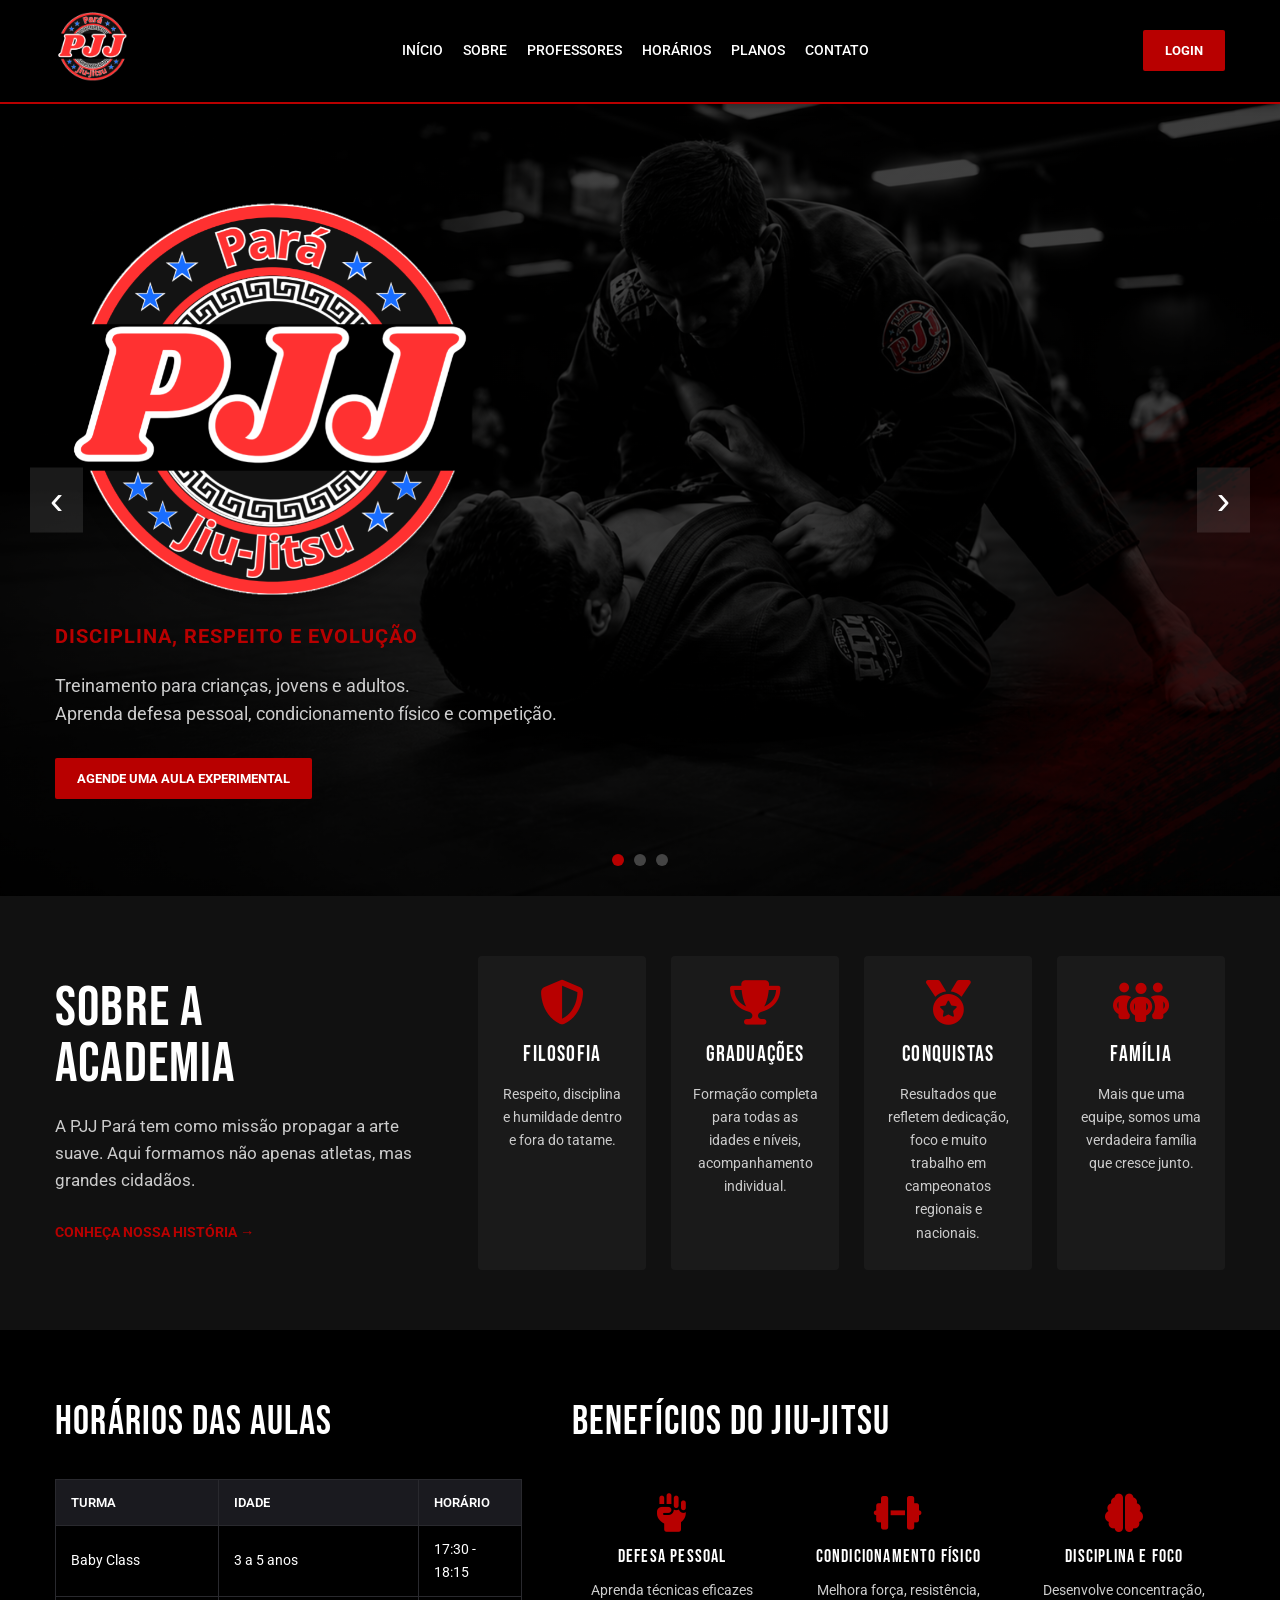
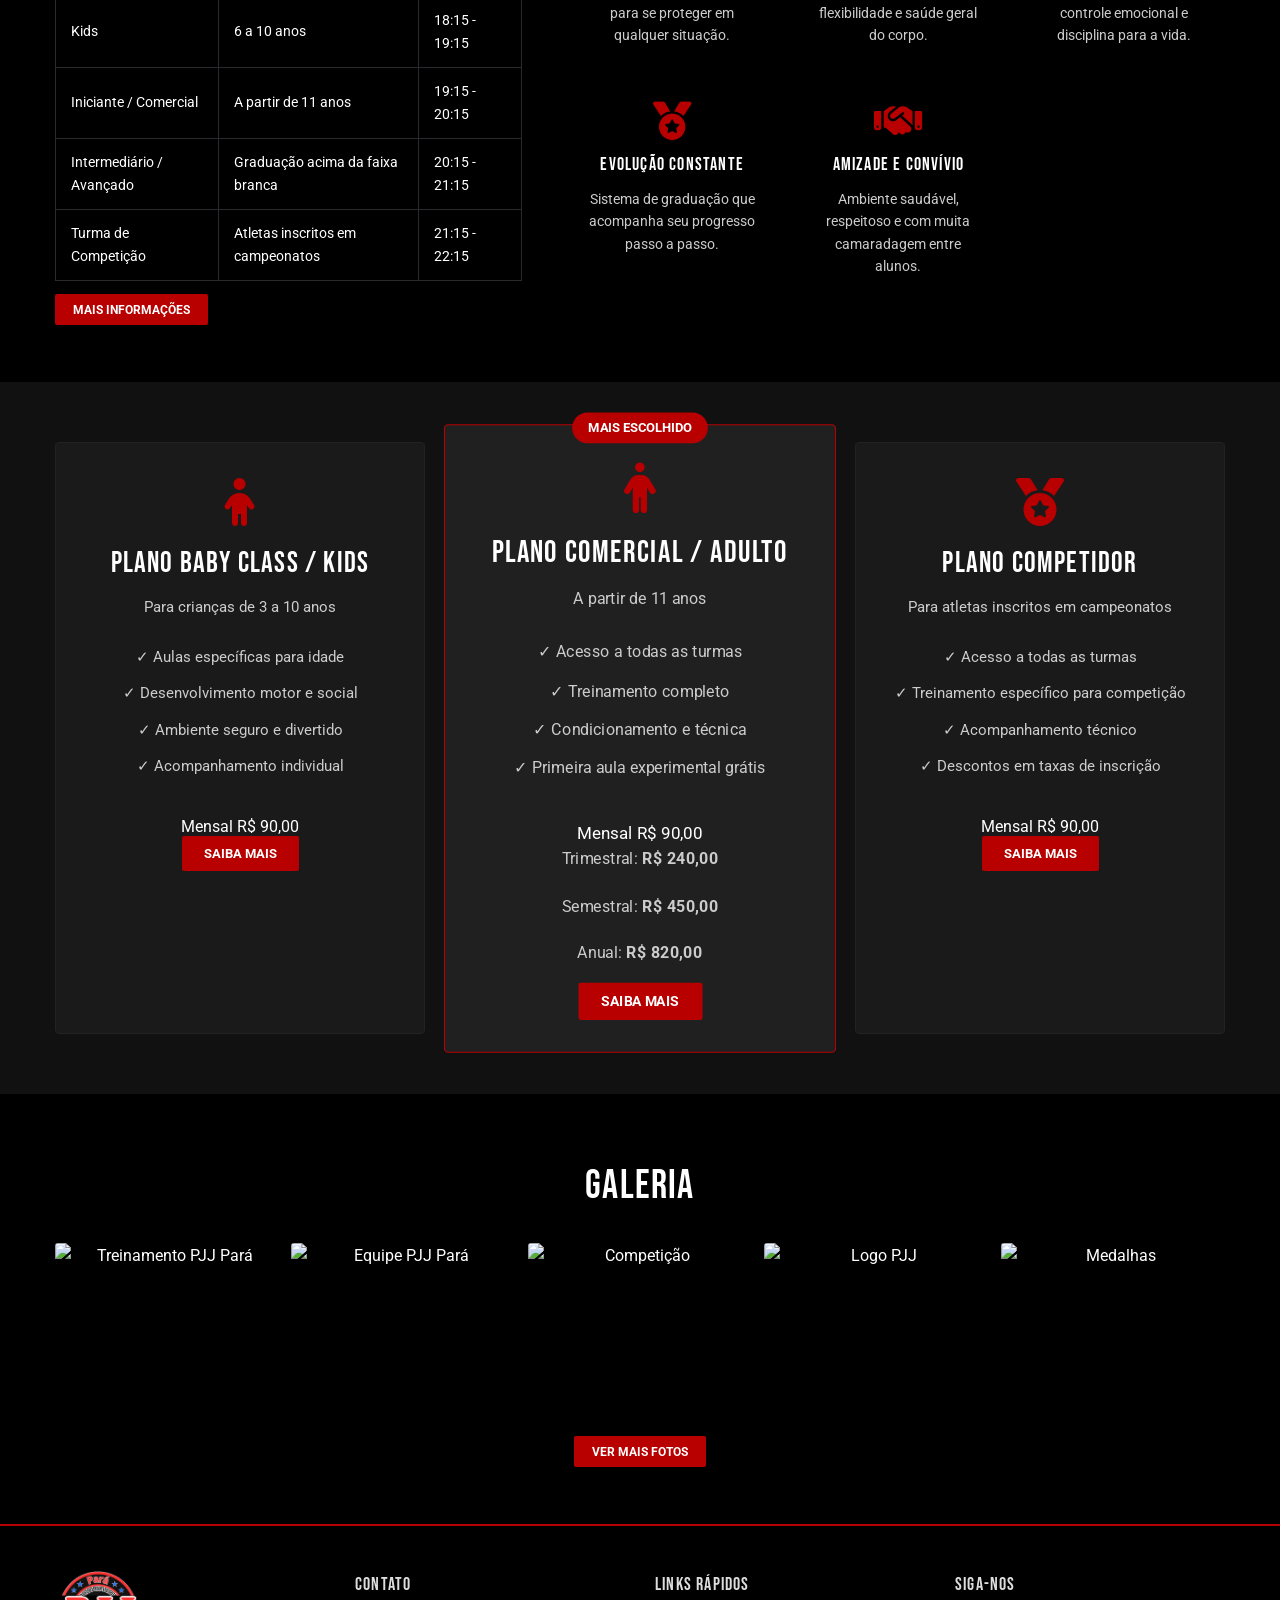
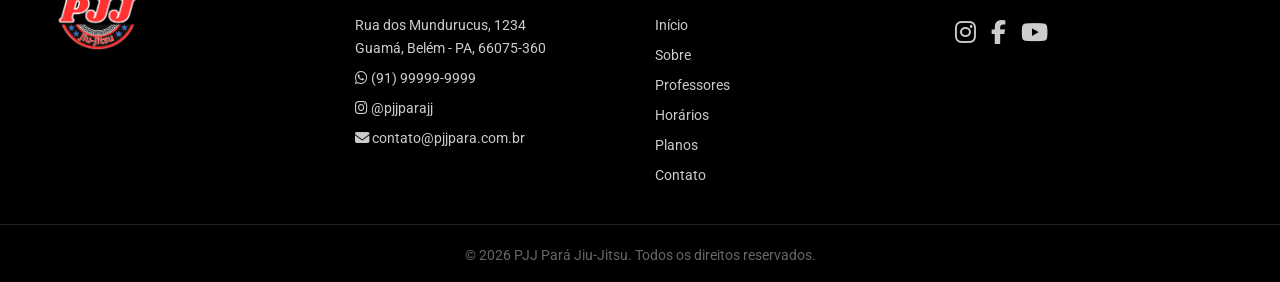
==== commit 2a8fbea1: "Coloca logo no lugar do título principal no banner" ====
--- a/index.html
+++ b/index.html
@@ -2,8 +2,16 @@
 <html lang="pt-BR">
 <head>
     <meta charset="UTF-8">
-    <meta name="viewport" content="width=device-width, initial-scale=1.0">
+    <meta name="viewport" content="width=device-width, initial-scale=1.0, maximum-scale=1.0, user-scalable=no">
     <title>PJJ Pará Jiu-Jitsu</title>
+
+    <!-- ✅ Configurações para funcionar como app no iPhone / Safari -->
+    <meta name="apple-mobile-web-app-capable" content="yes">
+    <meta name="apple-mobile-web-app-status-bar-style" content="black-translucent">
+    <meta name="apple-mobile-web-app-title" content="PJJ Pará">
+    <link rel="apple-touch-icon" href="imagens/logopjj.png">
+    <link rel="apple-touch-startup-image" href="imagens/logopjj.png">
+
     <link rel="stylesheet" href="css/estilo.css">
     <link rel="stylesheet" href="https://cdnjs.cloudflare.com/ajax/libs/font-awesome/6.4.0/css/all.min.css">
 
@@ -41,6 +49,33 @@
             font-weight: 600;
         }
 
+        /* ✅ Logo principal do Banner */
+        .logo-banner-principal {
+            max-width: 420px;
+            width: 100%;
+            height: auto;
+            margin-bottom: 15px;
+            display: block;
+            filter: drop-shadow(2px 2px 8px rgba(0,0,0,0.5));
+        }
+
+        .logo-banner {
+            max-width: 380px;
+            width: 100%;
+            height: auto;
+            margin-bottom: 15px;
+            display: block;
+        }
+
+        .titulo-banner {
+            font-size: 3.5rem;
+            font-weight: 800;
+            line-height: 1.1;
+            margin-bottom: 12px;
+            color: #FFFFFF;
+            text-transform: uppercase;
+        }
+
         @media (max-width: 768px) {
             .cabecalho {
                 flex-wrap: wrap;
@@ -66,8 +101,16 @@
                 gap: 18px;
             }
 
-            .texto-banner h1 {
-                font-size: 2.2rem;
+            .logo-banner-principal {
+                max-width: 300px;
+            }
+
+            .logo-banner {
+                max-width: 280px;
+            }
+
+            .titulo-banner {
+                font-size: 2.5rem;
             }
 
             .fotos-galeria {
@@ -85,13 +128,21 @@
                 font-size: 0.88rem;
             }
 
-            .btn-branco, .btn-vermelho {
+            .btn-vermelho {
                 padding: 9px 16px;
                 font-size: 0.9rem;
             }
 
-            .texto-banner h1 {
-                font-size: 1.8rem;
+            .logo-banner-principal {
+                max-width: 240px;
+            }
+
+            .logo-banner {
+                max-width: 220px;
+            }
+
+            .titulo-banner {
+                font-size: 2rem;
             }
         }
     </style>
@@ -101,7 +152,7 @@
 <header class="cabecalho">
     <div class="container">
         <div class="logo">
-            <img src="imagens/logopjj.png" alt="PJJ Pará Jiu-Jitsu">
+            <img src="imagens/logopjj.png" alt="PJJ Pará Jiu-Jitsu" id="logoCabecalho">
         </div>
         <nav class="menu">
             <a href="#inicio">INÍCIO</a>
@@ -112,7 +163,6 @@
             <a href="#contato">CONTATO</a>
         </nav>
         <div class="botoes-cabecalho">
-            <!-- ✅ Apenas o botão LOGIN agora -->
             <a href="login.html" class="btn-vermelho">LOGIN</a>
         </div>
     </div>
@@ -121,11 +171,12 @@
 <section class="banner" id="inicio">
     <div class="container">
         <div class="texto-banner">
-            <h1>PJJ PARÁ<br>JIU-JITSU</h1>
+            <!-- ✅ Texto substituído pela Logo -->
+            <img src="imagens/logopjj.png" alt="PJJ Pará Jiu-Jitsu" class="logo-banner-principal" id="logoBannerPrincipal">
             <p class="subtitulo">DISCIPLINA, RESPEITO E EVOLUÇÃO</p>
-            <p class="descricao">Treinamento para crianças, jovens e adultos.<br>Aprenda defesa pessoal, condicionamento físico e competição.</p>
+            <p class="descricao" id="textoApresentacao">Treinamento para crianças, jovens e adultos.<br>Aprenda defesa pessoal, condicionamento físico e competição.</p>
             <div class="botoes-banner">
-                <a href="https://wa.me/5591999999999" target="_blank" class="btn-vermelho">AGENDE UMA AULA EXPERIMENTAL</a>
+                <a href="https://wa.me/5591999999999" target="_blank" class="btn-vermelho" id="btnWhatsappBanner">AGENDE UMA AULA EXPERIMENTAL</a>
             </div>
         </div>
         <div class="navegacao-banner">
@@ -212,7 +263,7 @@
                     </tr>
                 </tbody>
             </table>
-            <a href="https://wa.me/5591999999999" target="_blank" class="btn-vermelho pequeno">MAIS INFORMAÇÕES</a>
+            <a href="https://wa.me/5591999999999" target="_blank" class="btn-vermelho pequeno" id="btnWhatsappHorarios">MAIS INFORMAÇÕES</a>
         </div>
 
         <div class="bloco-beneficios">
@@ -264,7 +315,6 @@
                 <span class="periodo">Mensal</span>
                 <span class="preco">R$ 90,00</span>
             </div>
-            <!-- ✅ Link alterado para contato -->
             <a href="#contato" class="btn-vermelho">SAIBA MAIS</a>
         </div>
 
@@ -288,7 +338,6 @@
                 <p>Semestral: <strong>R$ 450,00</strong></p>
                 <p>Anual: <strong>R$ 820,00</strong></p>
             </div>
-            <!-- ✅ Link alterado para contato -->
             <a href="#contato" class="btn-vermelho">SAIBA MAIS</a>
         </div>
 
@@ -306,7 +355,6 @@
                 <span class="periodo">Mensal</span>
                 <span class="preco">R$ 90,00</span>
             </div>
-            <!-- ✅ Link alterado para contato -->
             <a href="#contato" class="btn-vermelho">SAIBA MAIS</a>
         </div>
     </div>
@@ -329,15 +377,15 @@
 <footer class="rodape" id="contato">
     <div class="container">
         <div class="logo-rodape">
-            <img src="imagens/logopjj.png" alt="PJJ Pará Jiu-Jitsu">
-        </div>
-
-        <div class="coluna-rodape">
+            <img src="imagens/logopjj.png" alt="PJJ Pará Jiu-Jitsu" id="logoRodape">
+        </div>
+
+        <div class="coluna-rodape" id="blocoContato">
             <h4>CONTATO</h4>
-            <p>Rua dos Mundurucus, 1234<br>Guamá, Belém - PA, 66075-360</p>
-            <p><i class="fa-brands fa-whatsapp"></i> (91) 99999-9999</p>
-            <p><i class="fa-brands fa-instagram"></i> @pjjparajj</p>
-            <p><i class="fa-solid fa-envelope"></i> contato@pjjpara.com.br</p>
+            <p id="enderecoRodape">Rua dos Mundurucus, 1234<br>Guamá, Belém - PA, 66075-360</p>
+            <p id="telefoneRodape"><i class="fa-brands fa-whatsapp"></i> (91) 99999-9999</p>
+            <p id="instagramRodape"><i class="fa-brands fa-instagram"></i> @pjjparajj</p>
+            <p id="emailRodape"><i class="fa-solid fa-envelope"></i> contato@pjjpara.com.br</p>
         </div>
 
         <div class="coluna-rodape">
@@ -352,18 +400,66 @@
 
         <div class="coluna-rodape">
             <h4>SIGA-NOS</h4>
-            <div class="redes">
-                <a href="#" target="_blank"><i class="fa-brands fa-instagram"></i></a>
-                <a href="#" target="_blank"><i class="fa-brands fa-facebook-f"></i></a>
-                <a href="#" target="_blank"><i class="fa-brands fa-youtube"></i></a>
+            <div class="redes" id="redesSociais">
+                <a href="#" target="_blank" id="linkInstagram"><i class="fa-brands fa-instagram"></i></a>
+                <a href="#" target="_blank" id="linkFacebook"><i class="fa-brands fa-facebook-f"></i></a>
+                <a href="#" target="_blank" id="linkYoutube"><i class="fa-brands fa-youtube"></i></a>
             </div>
         </div>
     </div>
     <div class="copyright">
-        <p>© 2026 PJJ Pará Jiu-Jitsu. Todos os direitos reservados.</p>
+        <p>© 2026 <span id="nomeAcademiaRodape">PJJ Pará Jiu-Jitsu</span>. Todos os direitos reservados.</p>
     </div>
 </footer>
 
 <script src="js/script.js"></script>
+<script>
+function carregarDadosConfiguracoes() {
+    const config = JSON.parse(localStorage.getItem('configSite') || {});
+    const nomePadrao = "PJJ Pará Jiu-Jitsu";
+
+    if (config.nomeAcademia) {
+        const nomeAtual = config.nomeAcademia.toUpperCase();
+        // Se quiser manter o texto em outro lugar, mantivemos aqui
+        document.getElementById('nomeAcademiaRodape').textContent = config.nomeAcademia;
+        document.getElementById('logoCabecalho').alt = config.nomeAcademia;
+        document.getElementById('logoRodape').alt = config.nomeAcademia;
+        document.getElementById('logoBannerPrincipal').alt = config.nomeAcademia;
+        document.title = config.nomeAcademia;
+    }
+
+    if (config.textoApresentacao) {
+        document.getElementById('textoApresentacao').textContent = config.textoApresentacao;
+    }
+
+    if (config.linkWhatsapp) {
+        document.getElementById('btnWhatsappBanner').href = config.linkWhatsapp;
+        document.getElementById('btnWhatsappHorarios').href = config.linkWhatsapp;
+    }
+
+    if (config.enderecoAcademia) {
+        document.getElementById('enderecoRodape').innerHTML = config.enderecoAcademia.replace(', ', '<br>');
+    }
+    if (config.telefoneAcademia) {
+        document.getElementById('telefoneRodape').innerHTML = `<i class="fa-brands fa-whatsapp"></i> ${config.telefoneAcademia}`;
+    }
+    if (config.emailAcademia) {
+        document.getElementById('emailRodape').innerHTML = `<i class="fa-solid fa-envelope"></i> ${config.emailAcademia}`;
+    }
+
+    if (config.linkInstagram) {
+        document.getElementById('linkInstagram').href = config.linkInstagram;
+    }
+    if (config.linkFacebook) {
+        document.getElementById('linkFacebook').href = config.linkFacebook;
+    }
+    if (config.linkYoutube) {
+        document.getElementById('linkYoutube').href = config.linkYoutube;
+    }
+}
+
+document.addEventListener('DOMContentLoaded', carregarDadosConfiguracoes);
+</script>
+
 </body>
 </html>
